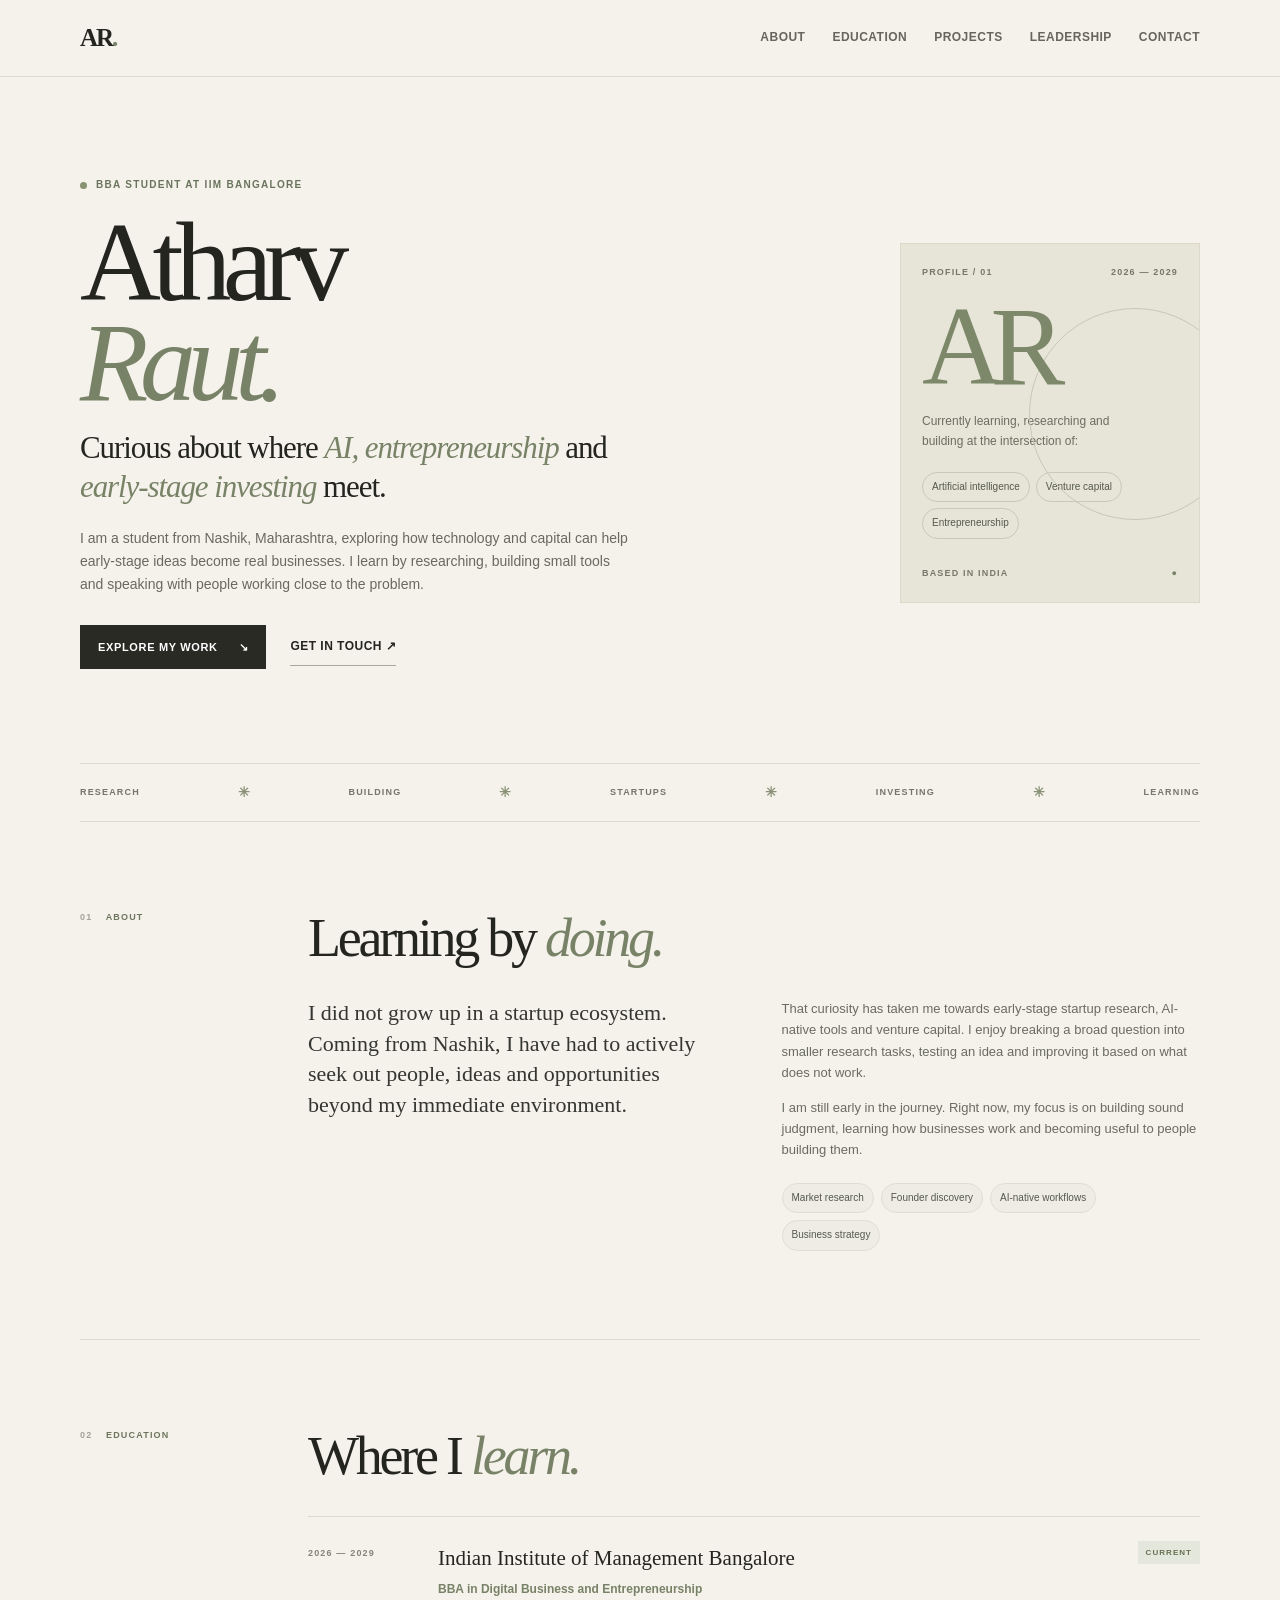
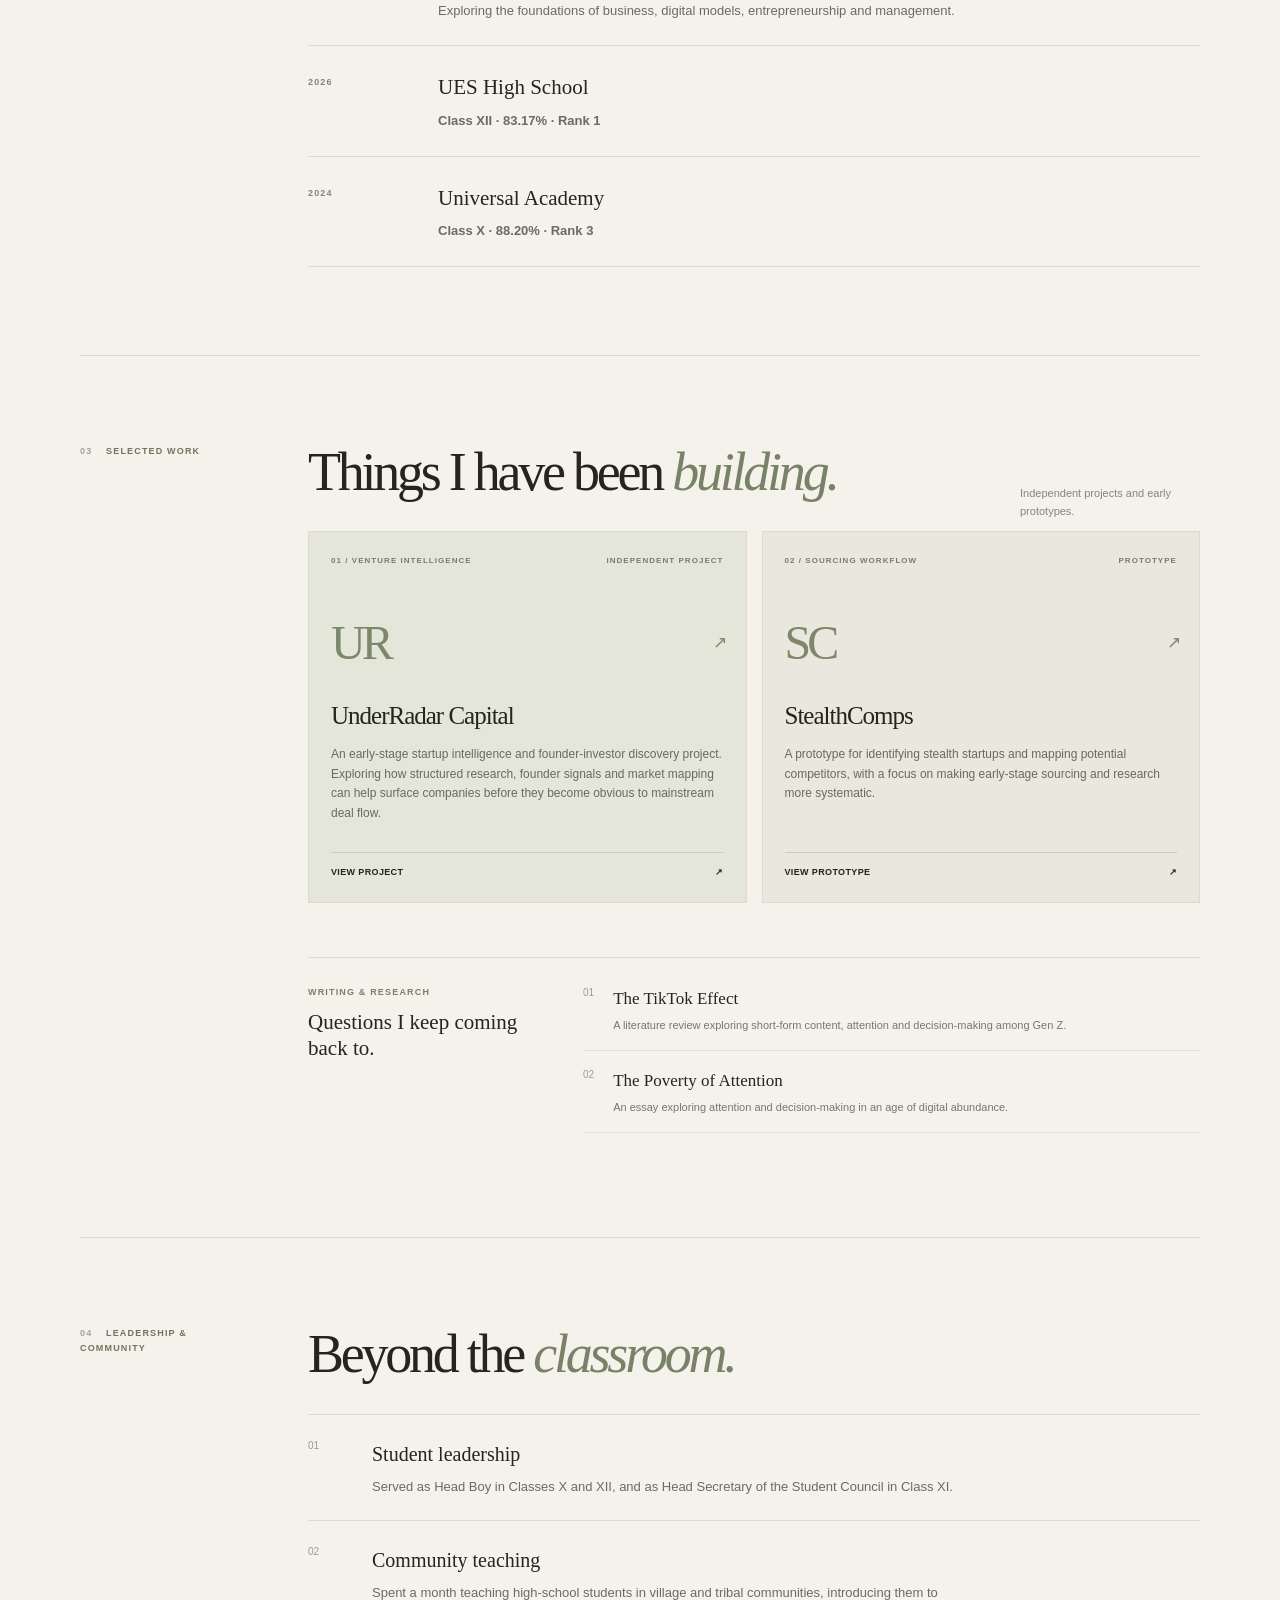
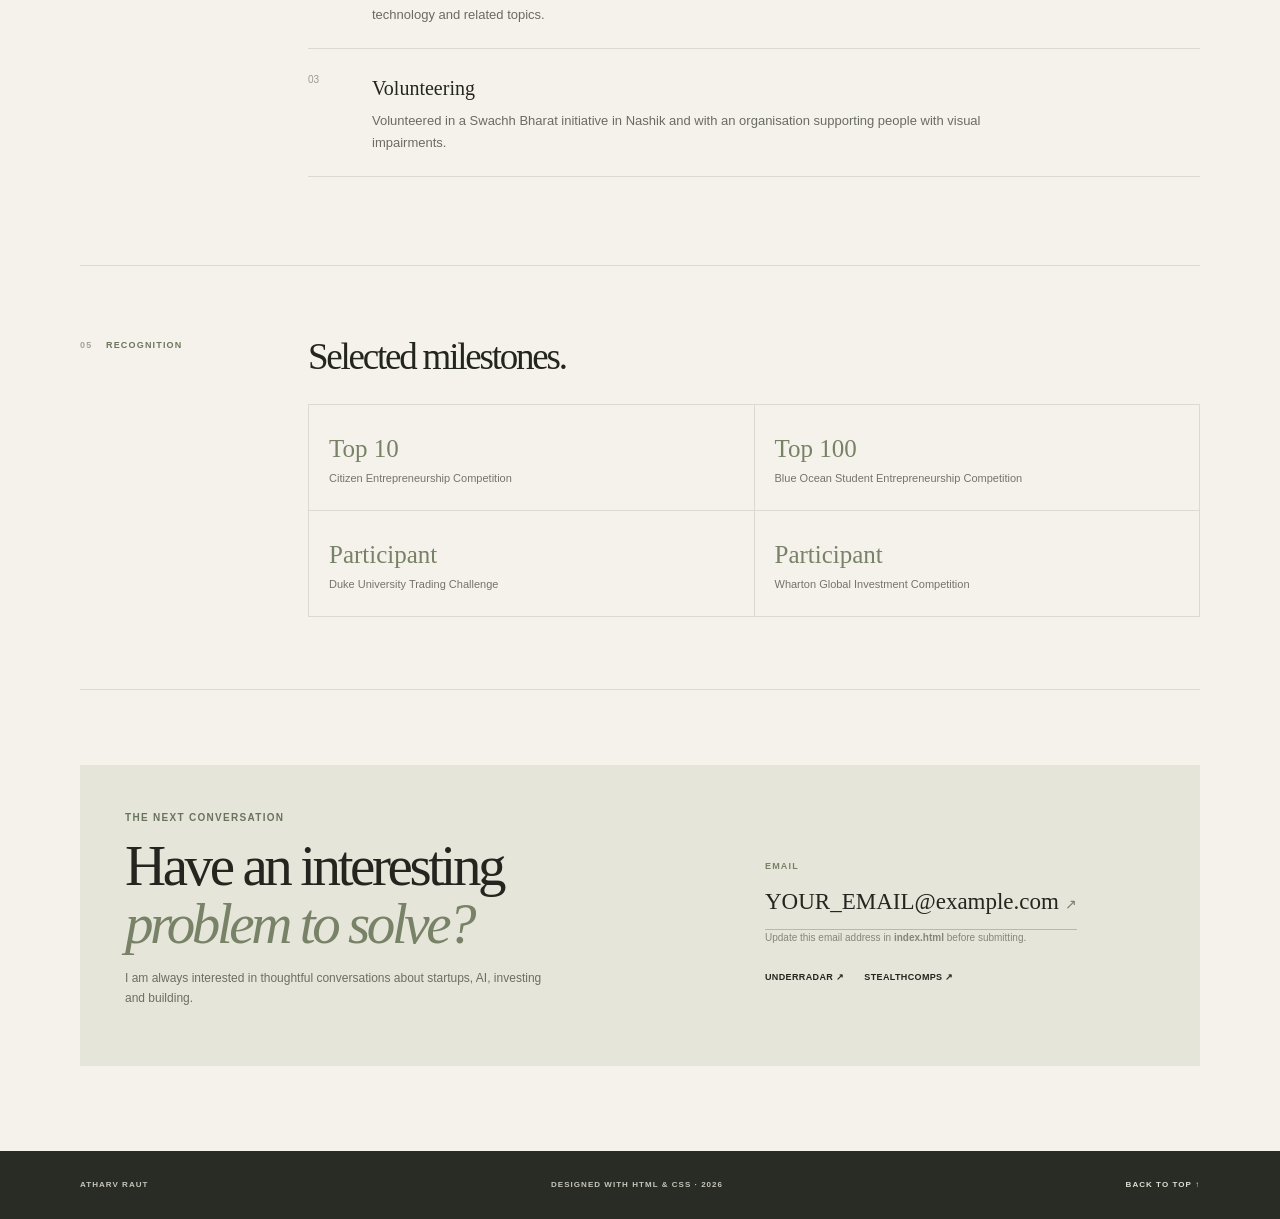
==== index.html @ 2d54d926 "Add files via upload" ====
<!DOCTYPE html>
<html lang="en">
<head>
  <meta charset="UTF-8">
  <meta name="viewport" content="width=device-width, initial-scale=1.0">
  <meta name="description" content="The personal resume and project portfolio of Atharv Raut, a BBA student at IIM Bangalore interested in AI, startups and venture capital.">
  <title>Atharv Raut | Resume & Portfolio</title>
  <link rel="stylesheet" href="style.css">
</head>
<body>
  <header class="site-header">
    <div class="container nav-wrap">
      <a class="wordmark" href="#top" aria-label="Atharv Raut home">AR<span>.</span></a>

      <nav class="main-nav" aria-label="Main navigation">
        <a href="#about">About</a>
        <a href="#education">Education</a>
        <a href="#work">Projects</a>
        <a href="#leadership">Leadership</a>
        <a href="#contact">Contact</a>
      </nav>
    </div>
  </header>

  <main id="top" class="container">
    <section class="hero" aria-labelledby="hero-title">
      <div class="hero-copy">
        <p class="eyebrow"><span class="status-dot"></span> BBA student at IIM Bangalore</p>
        <h1 id="hero-title">Atharv<br><span>Raut.</span></h1>
        <p class="hero-line">Curious about where <em>AI, entrepreneurship</em> and <em>early-stage investing</em> meet.</p>
        <p class="hero-intro">
          I am a student from Nashik, Maharashtra, exploring how technology and capital can help early-stage ideas become real businesses. I learn by researching, building small tools and speaking with people working close to the problem.
        </p>
        <div class="hero-actions">
          <a class="button button-dark" href="#work">Explore my work <span aria-hidden="true">↘</span></a>
          <a class="text-link" href="#contact">Get in touch <span aria-hidden="true">↗</span></a>
        </div>
      </div>

      <aside class="hero-card" aria-label="Profile snapshot">
        <div class="card-topline">
          <span>PROFILE / 01</span>
          <span>2026 — 2029</span>
        </div>
        <div class="monogram" aria-hidden="true">AR</div>
        <p class="card-caption">Currently learning, researching and building at the intersection of:</p>
        <div class="topic-list">
          <span>Artificial intelligence</span>
          <span>Venture capital</span>
          <span>Entrepreneurship</span>
        </div>
        <div class="card-bottom">
          <span>Based in India</span>
          <span class="tiny-mark">●</span>
        </div>
      </aside>
    </section>

    <div class="marquee" aria-label="Areas of interest">
      <span>RESEARCH</span><i>✳</i><span>BUILDING</span><i>✳</i><span>STARTUPS</span><i>✳</i><span>INVESTING</span><i>✳</i><span>LEARNING</span>
    </div>

    <section id="about" class="content-section about-section">
      <div class="section-label"><span>01</span> ABOUT</div>
      <div class="section-content">
        <h2>Learning by <em>doing.</em></h2>
        <div class="about-columns">
          <p class="large-copy">I did not grow up in a startup ecosystem. Coming from Nashik, I have had to actively seek out people, ideas and opportunities beyond my immediate environment.</p>
          <div>
            <p>That curiosity has taken me towards early-stage startup research, AI-native tools and venture capital. I enjoy breaking a broad question into smaller research tasks, testing an idea and improving it based on what does not work.</p>
            <p>I am still early in the journey. Right now, my focus is on building sound judgment, learning how businesses work and becoming useful to people building them.</p>
            <div class="interest-tags">
              <span>Market research</span>
              <span>Founder discovery</span>
              <span>AI-native workflows</span>
              <span>Business strategy</span>
            </div>
          </div>
        </div>
      </div>
    </section>

    <section id="education" class="content-section">
      <div class="section-label"><span>02</span> EDUCATION</div>
      <div class="section-content">
        <h2>Where I <em>learn.</em></h2>
        <div class="timeline">
          <article class="timeline-item current-item">
            <div class="timeline-date">2026 — 2029</div>
            <div class="timeline-main">
              <h3>Indian Institute of Management Bangalore</h3>
              <p class="item-subtitle">BBA in Digital Business and Entrepreneurship</p>
              <p>Exploring the foundations of business, digital models, entrepreneurship and management.</p>
            </div>
            <span class="current-pill">CURRENT</span>
          </article>
          <article class="timeline-item">
            <div class="timeline-date">2026</div>
            <div class="timeline-main">
              <h3>UES High School</h3>
              <p class="item-subtitle">Class XII · 83.17% · Rank 1</p>
            </div>
          </article>
          <article class="timeline-item">
            <div class="timeline-date">2024</div>
            <div class="timeline-main">
              <h3>Universal Academy</h3>
              <p class="item-subtitle">Class X · 88.20% · Rank 3</p>
            </div>
          </article>
        </div>
      </div>
    </section>

    <section id="work" class="content-section work-section">
      <div class="section-label"><span>03</span> SELECTED WORK</div>
      <div class="section-content">
        <div class="section-heading-row">
          <h2>Things I have been <em>building.</em></h2>
          <p class="section-note">Independent projects and early prototypes.</p>
        </div>

        <div class="project-grid">
          <article class="project-card project-featured">
            <div class="project-meta"><span>01 / VENTURE INTELLIGENCE</span><span>INDEPENDENT PROJECT</span></div>
            <div class="project-number">UR<span>↗</span></div>
            <h3>UnderRadar Capital</h3>
            <p>An early-stage startup intelligence and founder-investor discovery project. Exploring how structured research, founder signals and market mapping can help surface companies before they become obvious to mainstream deal flow.</p>
            <a class="project-link" href="https://underradar.lovable.app" target="_blank" rel="noopener noreferrer">View project <span aria-hidden="true">↗</span></a>
          </article>

          <article class="project-card">
            <div class="project-meta"><span>02 / SOURCING WORKFLOW</span><span>PROTOTYPE</span></div>
            <div class="project-number">SC<span>↗</span></div>
            <h3>StealthComps</h3>
            <p>A prototype for identifying stealth startups and mapping potential competitors, with a focus on making early-stage sourcing and research more systematic.</p>
            <a class="project-link" href="https://stealthcomps.lovable.app" target="_blank" rel="noopener noreferrer">View prototype <span aria-hidden="true">↗</span></a>
          </article>
        </div>

        <div class="research-strip">
          <div>
            <p class="mini-label">WRITING & RESEARCH</p>
            <h3>Questions I keep coming back to.</h3>
          </div>
          <div class="research-list">
            <article>
              <span>01</span>
              <div><h4>The TikTok Effect</h4><p>A literature review exploring short-form content, attention and decision-making among Gen Z.</p></div>
            </article>
            <article>
              <span>02</span>
              <div><h4>The Poverty of Attention</h4><p>An essay exploring attention and decision-making in an age of digital abundance.</p></div>
            </article>
          </div>
        </div>
      </div>
    </section>

    <section id="leadership" class="content-section">
      <div class="section-label"><span>04</span> LEADERSHIP & COMMUNITY</div>
      <div class="section-content">
        <h2>Beyond the <em>classroom.</em></h2>
        <div class="experience-list">
          <article class="experience-item">
            <div class="experience-mark">01</div>
            <div><h3>Student leadership</h3><p>Served as Head Boy in Classes X and XII, and as Head Secretary of the Student Council in Class XI.</p></div>
          </article>
          <article class="experience-item">
            <div class="experience-mark">02</div>
            <div><h3>Community teaching</h3><p>Spent a month teaching high-school students in village and tribal communities, introducing them to technology and related topics.</p></div>
          </article>
          <article class="experience-item">
            <div class="experience-mark">03</div>
            <div><h3>Volunteering</h3><p>Volunteered in a Swachh Bharat initiative in Nashik and with an organisation supporting people with visual impairments.</p></div>
          </article>
        </div>
      </div>
    </section>

    <section class="recognition-section">
      <div class="section-label"><span>05</span> RECOGNITION</div>
      <div class="recognition-content">
        <h2>Selected milestones.</h2>
        <div class="recognition-grid">
          <div><strong>Top 10</strong><span>Citizen Entrepreneurship Competition</span></div>
          <div><strong>Top 100</strong><span>Blue Ocean Student Entrepreneurship Competition</span></div>
          <div><strong>Participant</strong><span>Duke University Trading Challenge</span></div>
          <div><strong>Participant</strong><span>Wharton Global Investment Competition</span></div>
        </div>
      </div>
    </section>

    <section id="contact" class="contact-section">
      <div class="contact-copy">
        <p class="eyebrow">THE NEXT CONVERSATION</p>
        <h2>Have an interesting<br><em>problem to solve?</em></h2>
        <p>I am always interested in thoughtful conversations about startups, AI, investing and building.</p>
      </div>
      <div class="contact-details">
        <!-- Replace the sample email below with your own before publishing. -->
        <p class="mini-label">EMAIL</p>
        <a class="email-link" href="mailto:YOUR_EMAIL@example.com">YOUR_EMAIL@example.com <span aria-hidden="true">↗</span></a>
        <p class="contact-hint">Update this email address in <strong>index.html</strong> before submitting.</p>
        <div class="contact-project-links">
          <a href="https://underradar.lovable.app" target="_blank" rel="noopener noreferrer">UnderRadar ↗</a>
          <a href="https://stealthcomps.lovable.app" target="_blank" rel="noopener noreferrer">StealthComps ↗</a>
        </div>
      </div>
    </section>
  </main>

  <footer class="site-footer">
    <div class="container footer-inner">
      <span>ATHARV RAUT</span>
      <span>Designed with HTML & CSS · 2026</span>
      <a href="#top">BACK TO TOP ↑</a>
    </div>
  </footer>
</body>
</html>
---- style.css ----
/*
  ATHARV RAUT - RESUME WEBSITE
  Built with plain CSS. No framework or JavaScript is required.

  Colour palette:
  - Warm ivory: page background
  - Charcoal: primary text and buttons
  - Muted olive: accent colour
  - Soft sand: cards and dividers
*/

/* ELEMENT SELECTORS: set the basic page defaults. */
* {
  box-sizing: border-box;
}

html {
  scroll-behavior: smooth;
}

body {
  margin: 0;
  background: #f5f2eb;
  color: #24251f;
  font-family: Arial, Helvetica, sans-serif;
  font-size: 16px;
  line-height: 1.65;
}

a {
  color: inherit;
  text-decoration: none;
}

button,
a {
  -webkit-tap-highlight-color: transparent;
}

::selection {
  background: #d7ddc8;
  color: #24251f;
}

/* ID SELECTOR: provides a little extra breathing room when jumping to sections. */
#about,
#education,
#work,
#leadership,
#contact {
  scroll-margin-top: 100px;
}

/* CLASS SELECTORS: reusable layout and design styles. */
.container {
  width: min(1120px, calc(100% - 48px));
  margin: 0 auto;
}

.site-header {
  position: sticky;
  top: 0;
  z-index: 10;
  background: rgba(245, 242, 235, 0.94);
  border-bottom: 1px solid #dedbd2;
  backdrop-filter: blur(12px);
}

.nav-wrap {
  min-height: 76px;
  display: flex;
  align-items: center;
  justify-content: space-between;
  gap: 24px;
}

.wordmark {
  font-family: Georgia, 'Times New Roman', serif;
  font-size: 25px;
  font-weight: bold;
  letter-spacing: -2px;
}

.wordmark span {
  color: #788267;
}

.main-nav {
  display: flex;
  align-items: center;
  justify-content: flex-end;
  gap: 27px;
  flex-wrap: wrap;
}

.main-nav a,
.text-link,
.project-link,
.contact-project-links a {
  font-size: 12px;
  font-weight: bold;
  letter-spacing: 0.04em;
  text-transform: uppercase;
}

.main-nav a {
  color: #66665d;
  transition: color 0.2s ease;
}

.main-nav a:hover,
.text-link:hover,
.project-link:hover,
.contact-project-links a:hover {
  color: #788267;
}

.hero {
  display: flex;
  align-items: center;
  justify-content: space-between;
  gap: 72px;
  padding: 100px 0 94px;
}

.hero-copy {
  flex: 1 1 60%;
  max-width: 680px;
}

.eyebrow,
.mini-label,
.section-label,
.project-meta,
.card-topline,
.card-bottom,
.timeline-date,
.current-pill,
.footer-inner,
.marquee {
  font-size: 10px;
  font-weight: bold;
  letter-spacing: 0.13em;
  text-transform: uppercase;
}

.eyebrow {
  display: flex;
  align-items: center;
  gap: 9px;
  color: #69745d;
}

.status-dot {
  width: 7px;
  height: 7px;
  display: inline-block;
  background: #87936f;
  border-radius: 50%;
}

h1,
h2,
h3,
h4,
p {
  margin-top: 0;
}

h1,
h2,
.hero-line,
.project-number,
.contact-section h2 {
  font-family: Georgia, 'Times New Roman', serif;
  font-weight: normal;
}

h1 {
  margin: 18px 0 16px;
  font-size: clamp(64px, 9vw, 112px);
  line-height: 0.9;
  letter-spacing: -0.075em;
}

h1 span {
  color: #788267;
  font-style: italic;
}

.hero-line {
  max-width: 570px;
  margin-bottom: 20px;
  font-size: clamp(22px, 3vw, 31px);
  line-height: 1.25;
  letter-spacing: -0.035em;
}

.hero-line em,
h2 em,
.contact-section h2 em {
  color: #788267;
  font-weight: normal;
}

.hero-intro {
  max-width: 550px;
  color: #696960;
  font-size: 14px;
}

.hero-actions {
  display: flex;
  align-items: center;
  gap: 24px;
  margin-top: 29px;
}

.button {
  display: inline-flex;
  align-items: center;
  justify-content: center;
  gap: 21px;
  padding: 13px 18px;
  font-size: 11px;
  font-weight: bold;
  letter-spacing: 0.06em;
  text-transform: uppercase;
  transition: transform 0.2s ease, background 0.2s ease;
}

.button:hover {
  transform: translateY(-2px);
}

.button-dark {
  background: #282a23;
  color: #fff;
}

.button-dark:hover {
  background: #59634c;
}

.text-link {
  border-bottom: 1px solid #a8a89c;
  padding: 9px 0;
}

.hero-card {
  position: relative;
  flex: 0 0 300px;
  min-height: 360px;
  display: flex;
  flex-direction: column;
  justify-content: space-between;
  padding: 21px;
  overflow: hidden;
  background: #e7e4d8;
  border: 1px solid #dcd8ca;
}

.card-topline,
.card-bottom {
  display: flex;
  justify-content: space-between;
  color: #77786c;
  font-size: 9px;
}

.monogram {
  position: relative;
  z-index: 1;
  color: #7d886a;
  font-family: Georgia, 'Times New Roman', serif;
  font-size: 112px;
  line-height: 1;
  letter-spacing: -0.11em;
}

.hero-card::after {
  position: absolute;
  right: -42px;
  bottom: 82px;
  width: 210px;
  height: 210px;
  border: 1px solid #c6c8b7;
  border-radius: 50%;
  content: "";
}

.card-caption {
  max-width: 210px;
  margin-bottom: 10px;
  color: #6c6d62;
  font-size: 12px;
}

.topic-list {
  display: flex;
  flex-wrap: wrap;
  gap: 6px;
  margin-bottom: 17px;
}

.topic-list span,
.interest-tags span {
  padding: 6px 9px;
  border: 1px solid #c9c9bb;
  border-radius: 20px;
  color: #55594d;
  font-size: 10px;
}

.tiny-mark {
  color: #788267;
}

.marquee {
  display: flex;
  align-items: center;
  justify-content: space-between;
  gap: 14px;
  padding: 17px 0;
  border-top: 1px solid #dcd9d0;
  border-bottom: 1px solid #dcd9d0;
  color: #74756b;
  font-size: 9px;
}

.marquee i {
  color: #899276;
  font-size: 14px;
  font-style: normal;
}

.content-section,
.recognition-section {
  display: flex;
  gap: 58px;
  padding: 88px 0;
  border-bottom: 1px solid #dcd9d0;
}

.section-label {
  flex: 0 0 170px;
  color: #6e765f;
  font-size: 9px;
}

.section-label span {
  margin-right: 10px;
  color: #a3a397;
}

.section-content {
  flex: 1;
  min-width: 0;
}

h2 {
  margin-bottom: 31px;
  font-size: clamp(35px, 5vw, 54px);
  line-height: 1.05;
  letter-spacing: -0.06em;
}

.about-columns {
  display: flex;
  gap: 55px;
}

.about-columns > p,
.about-columns > div {
  flex: 1;
}

.large-copy {
  color: #34362f;
  font-family: Georgia, 'Times New Roman', serif;
  font-size: 22px;
  line-height: 1.4;
}

.about-columns > div p,
.timeline-main > p:last-child,
.experience-item p {
  color: #6a6b62;
  font-size: 13px;
}

.interest-tags {
  display: flex;
  flex-wrap: wrap;
  gap: 7px;
  margin-top: 22px;
}

.interest-tags span {
  background: #eeece4;
  border-color: #e0ddd3;
}

.timeline {
  border-top: 1px solid #dcd9d0;
}

.timeline-item {
  display: flex;
  align-items: flex-start;
  gap: 25px;
  padding: 24px 0;
  border-bottom: 1px solid #dcd9d0;
}

.timeline-date {
  flex: 0 0 105px;
  padding-top: 5px;
  color: #848579;
  font-size: 9px;
}

.timeline-main {
  flex: 1;
}

.timeline-main h3,
.experience-item h3 {
  margin-bottom: 5px;
  font-family: Georgia, 'Times New Roman', serif;
  font-size: 21px;
  font-weight: normal;
}

.timeline-main p {
  margin-bottom: 0;
}

.item-subtitle {
  color: #788267;
  font-size: 12px;
  font-weight: bold;
}

.current-pill {
  padding: 5px 8px;
  background: #e4e8dc;
  color: #657052;
  font-size: 8px;
}

.section-heading-row {
  display: flex;
  align-items: flex-end;
  justify-content: space-between;
  gap: 20px;
}

.section-note {
  max-width: 180px;
  color: #858579;
  font-size: 11px;
}

.project-grid {
  display: flex;
  gap: 15px;
}

.project-card {
  flex: 1;
  min-width: 0;
  display: flex;
  flex-direction: column;
  padding: 22px;
  background: #eae7de;
  border: 1px solid #dedace;
  transition: transform 0.2s ease, border-color 0.2s ease;
}

.project-card:hover {
  transform: translateY(-4px);
  border-color: #aab19a;
}

.project-featured {
  background: #e4e6da;
}

.project-meta {
  display: flex;
  justify-content: space-between;
  gap: 10px;
  color: #7a7b70;
  font-size: 8px;
}

.project-number {
  display: flex;
  align-items: center;
  justify-content: space-between;
  margin: 36px 0 12px;
  color: #7c8869;
  font-size: 48px;
  letter-spacing: -0.08em;
}

.project-number span {
  font-family: Arial, Helvetica, sans-serif;
  font-size: 17px;
}

.project-card h3 {
  margin-bottom: 9px;
  font-family: Georgia, 'Times New Roman', serif;
  font-size: 25px;
  font-weight: normal;
  letter-spacing: -0.04em;
}

.project-card p {
  flex: 1;
  color: #696a60;
  font-size: 12px;
}

.project-link {
  display: flex;
  justify-content: space-between;
  margin-top: 16px;
  padding-top: 12px;
  border-top: 1px solid #cecec0;
  font-size: 9px;
}

.research-strip {
  display: flex;
  gap: 55px;
  margin-top: 54px;
  padding: 27px 0 0;
  border-top: 1px solid #dcd9d0;
}

.research-strip > div:first-child {
  flex: 0 0 220px;
}

.mini-label {
  color: #788267;
  font-size: 9px;
}

.research-strip h3 {
  font-family: Georgia, 'Times New Roman', serif;
  font-size: 21px;
  font-weight: normal;
  line-height: 1.25;
}

.research-list {
  flex: 1;
}

.research-list article {
  display: flex;
  gap: 19px;
  padding-bottom: 16px;
  margin-bottom: 16px;
  border-bottom: 1px solid #e0ddd5;
}

.research-list article > span {
  color: #9b9c8e;
  font-size: 10px;
}

.research-list h4 {
  margin-bottom: 3px;
  font-family: Georgia, 'Times New Roman', serif;
  font-size: 17px;
  font-weight: normal;
}

.research-list p {
  margin-bottom: 0;
  color: #77776d;
  font-size: 11px;
}

.experience-list {
  border-top: 1px solid #dcd9d0;
}

.experience-item {
  display: flex;
  gap: 24px;
  padding: 23px 0;
  border-bottom: 1px solid #dcd9d0;
}

.experience-mark {
  flex: 0 0 40px;
  color: #9a9c8f;
  font-size: 10px;
}

.experience-item h3 {
  font-size: 20px;
}

.experience-item p {
  max-width: 620px;
  margin-bottom: 0;
}

.recognition-section {
  padding-top: 72px;
  padding-bottom: 72px;
}

.recognition-content {
  flex: 1;
}

.recognition-content h2 {
  margin-bottom: 27px;
  font-size: 37px;
}

.recognition-grid {
  display: flex;
  flex-wrap: wrap;
  gap: 1px;
  background: #dcd9d0;
  border: 1px solid #dcd9d0;
}

.recognition-grid div {
  flex: 1 1 40%;
  min-height: 105px;
  display: flex;
  flex-direction: column;
  justify-content: center;
  padding: 17px 20px;
  background: #f5f2eb;
}

.recognition-grid strong {
  color: #788267;
  font-family: Georgia, 'Times New Roman', serif;
  font-size: 25px;
  font-weight: normal;
}

.recognition-grid span {
  color: #74746b;
  font-size: 11px;
}

.contact-section {
  display: flex;
  justify-content: space-between;
  gap: 50px;
  margin: 75px 0 85px;
  padding: 45px;
  background: #e6e5da;
}

.contact-copy {
  flex: 1;
}

.contact-section h2 {
  margin-bottom: 15px;
  font-size: clamp(38px, 5vw, 57px);
  line-height: 1.03;
  letter-spacing: -0.06em;
}

.contact-copy > p:last-child {
  max-width: 420px;
  color: #6d6e63;
  font-size: 12px;
}

.contact-details {
  flex: 0 1 390px;
  align-self: center;
  padding-top: 14px;
}

.email-link {
  display: inline-block;
  padding-bottom: 8px;
  border-bottom: 1px solid #b8b9a9;
  font-family: Georgia, 'Times New Roman', serif;
  font-size: clamp(16px, 2.2vw, 23px);
}

.email-link span {
  color: #788267;
  font-family: Arial, Helvetica, sans-serif;
  font-size: 14px;
}

.contact-hint {
  color: #858579;
  font-size: 10px;
}

.contact-project-links {
  display: flex;
  gap: 20px;
  margin-top: 24px;
}

.contact-project-links a {
  font-size: 9px;
}

.site-footer {
  background: #292b25;
  color: #e9e7dd;
}

.footer-inner {
  min-height: 68px;
  display: flex;
  align-items: center;
  justify-content: space-between;
  gap: 18px;
  color: #c5c5b9;
  font-size: 8px;
}

.footer-inner a {
  color: #dce1d2;
}

/* RESPONSIVE DESIGN: stack columns on tablets and phones. */
@media (max-width: 760px) {
  .container {
    width: min(100% - 34px, 600px);
  }

  .nav-wrap {
    align-items: flex-start;
    flex-direction: column;
    gap: 10px;
    padding: 15px 0;
  }

  .main-nav {
    justify-content: flex-start;
    gap: 10px 18px;
  }

  .main-nav a {
    font-size: 10px;
  }

  .hero {
    align-items: stretch;
    flex-direction: column;
    gap: 35px;
    padding: 68px 0;
  }

  .hero-card {
    flex-basis: auto;
    min-height: 300px;
  }

  .monogram {
    font-size: 86px;
  }

  .content-section,
  .recognition-section {
    flex-direction: column;
    gap: 21px;
    padding: 62px 0;
  }

  .section-label {
    flex-basis: auto;
  }

  .about-columns,
  .project-grid,
  .research-strip,
  .contact-section {
    flex-direction: column;
  }

  .about-columns {
    gap: 15px;
  }

  .section-heading-row {
    align-items: flex-start;
    flex-direction: column;
    gap: 0;
  }

  .project-grid {
    gap: 12px;
  }

  .research-strip {
    gap: 15px;
  }

  .research-strip > div:first-child {
    flex-basis: auto;
  }

  .contact-section {
    gap: 30px;
    margin: 55px 0;
    padding: 28px 22px;
  }

  .contact-details {
    flex-basis: auto;
  }
}

@media (max-width: 460px) {
  .container {
    width: calc(100% - 28px);
  }

  .marquee {
    flex-wrap: wrap;
    justify-content: center;
    gap: 9px 13px;
  }

  .timeline-item {
    flex-wrap: wrap;
    gap: 6px 15px;
  }

  .timeline-date {
    flex: 0 0 75px;
  }

  .timeline-main {
    flex-basis: calc(100% - 95px);
  }

  .current-pill {
    margin-left: 90px;
  }

  .recognition-grid div {
    flex-basis: 100%;
  }

  .footer-inner {
    align-items: flex-start;
    flex-direction: column;
    justify-content: center;
    padding: 18px 0;
  }
}
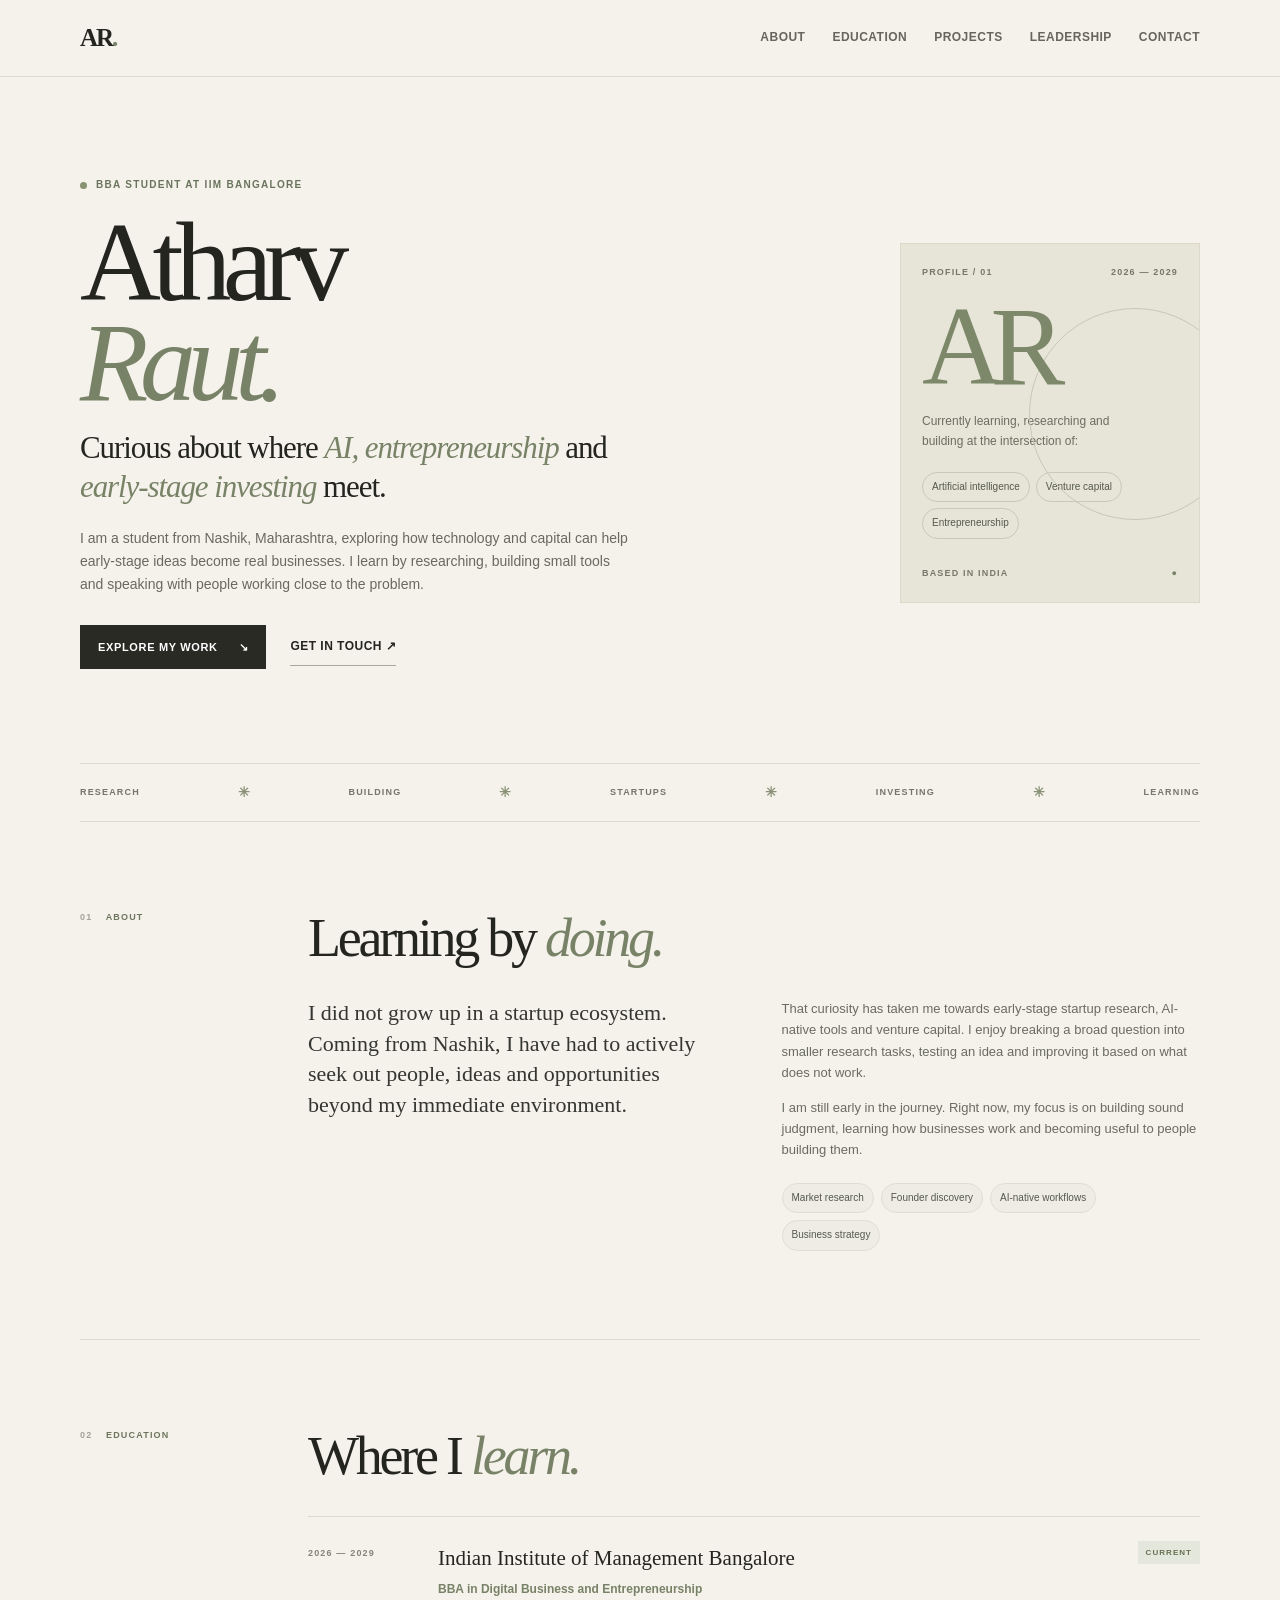
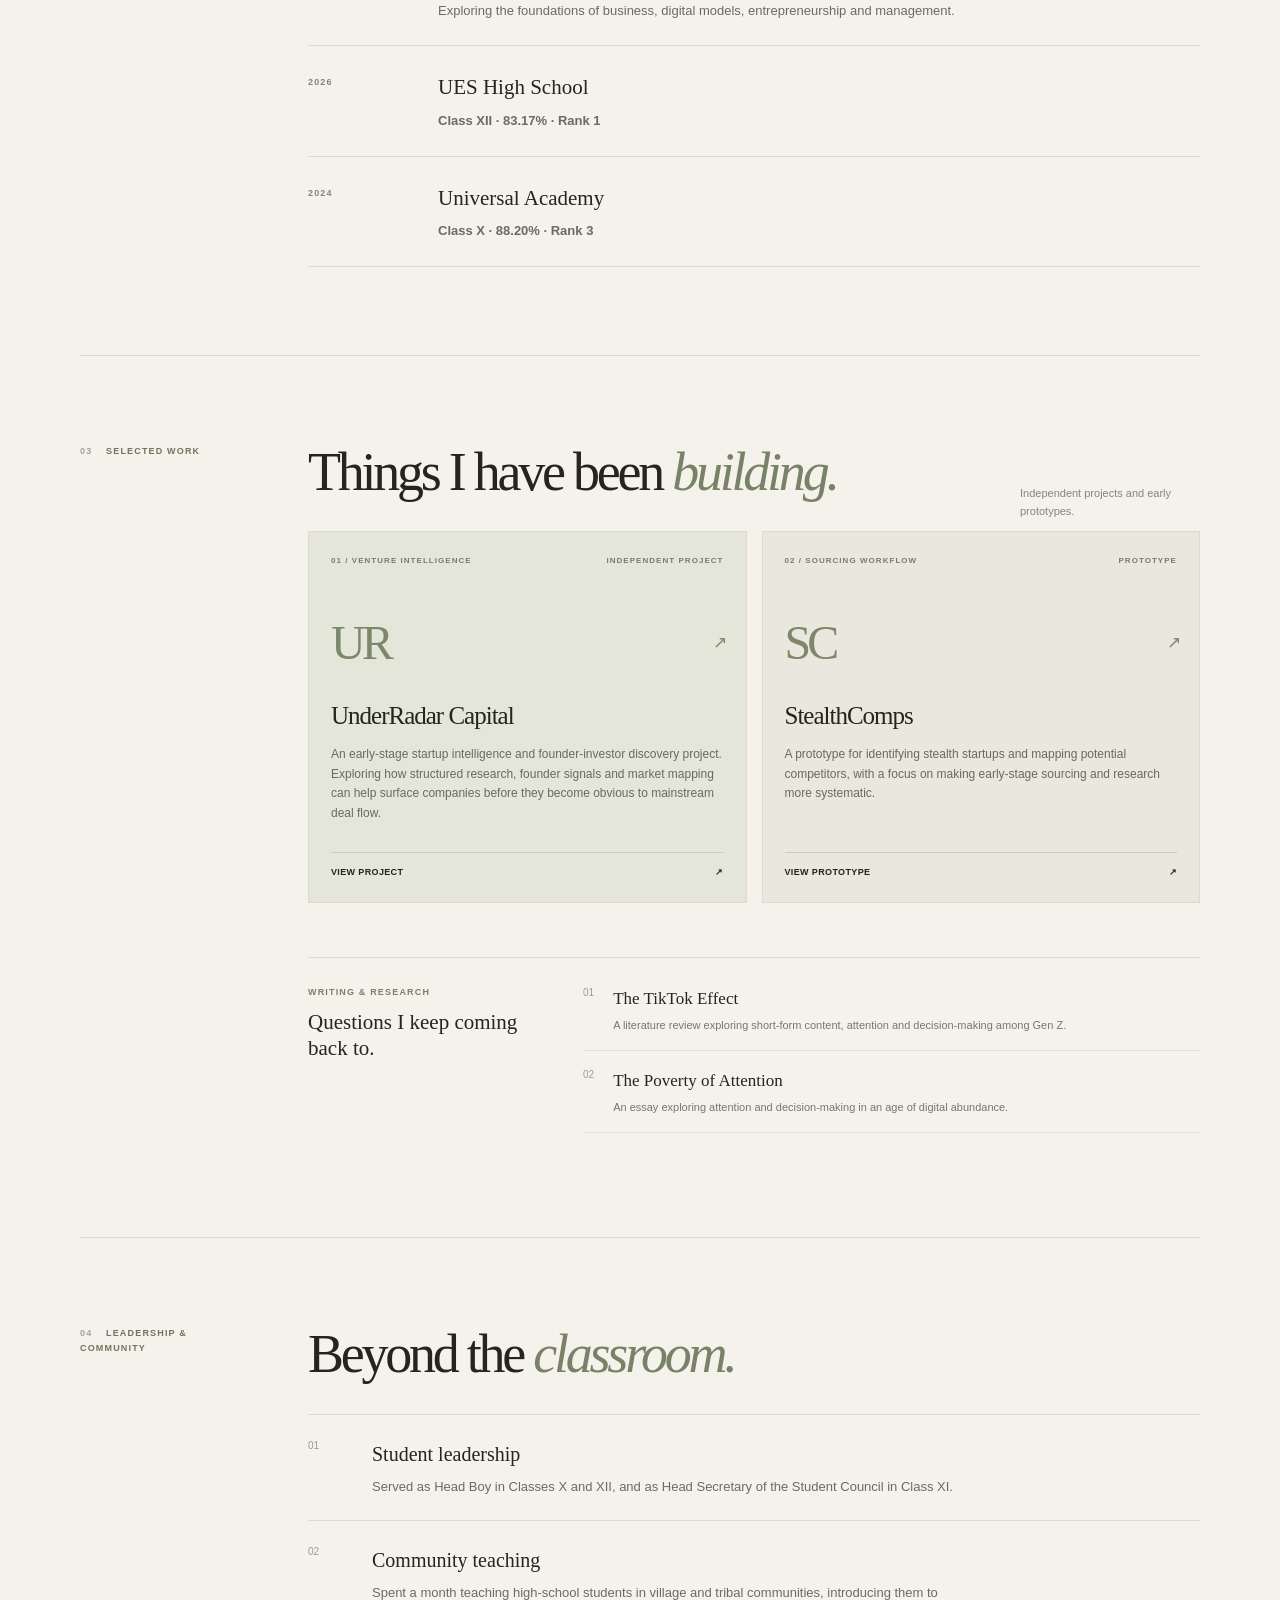
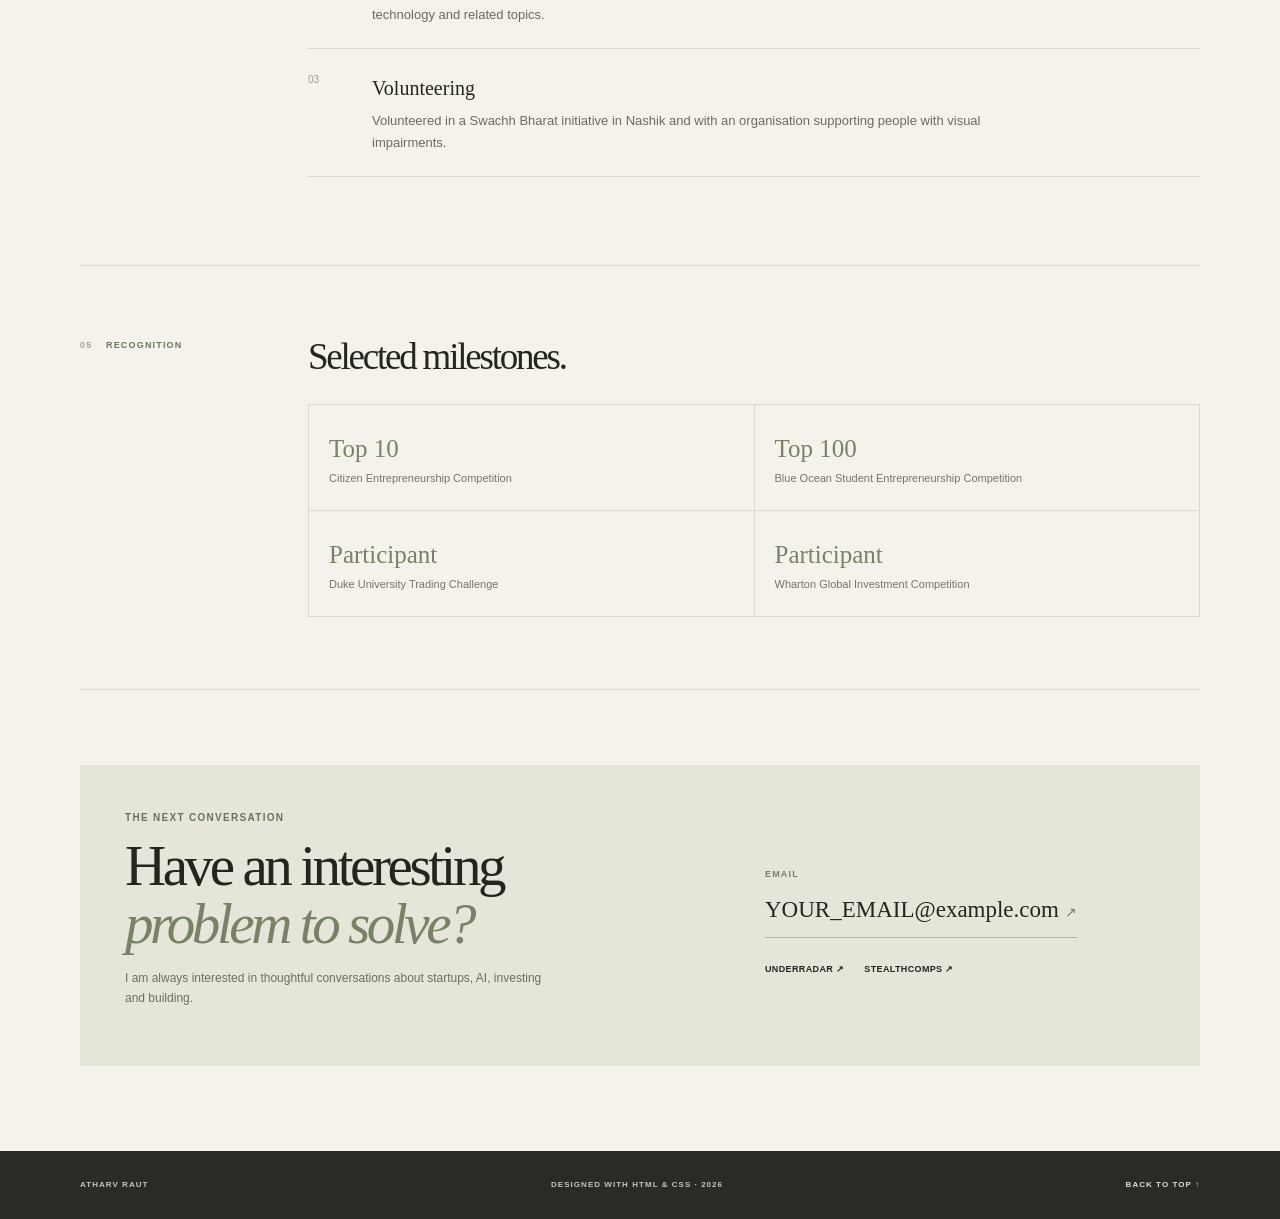
==== commit b8568a6f: "Update index.html" ====
--- a/index.html
+++ b/index.html
@@ -200,8 +200,7 @@
       <div class="contact-details">
         <!-- Replace the sample email below with your own before publishing. -->
         <p class="mini-label">EMAIL</p>
-        <a class="email-link" href="mailto:YOUR_EMAIL@example.com">YOUR_EMAIL@example.com <span aria-hidden="true">↗</span></a>
-        <p class="contact-hint">Update this email address in <strong>index.html</strong> before submitting.</p>
+        <a class="email-link" href="mailto:atharvraut509@gmail.com">YOUR_EMAIL@example.com <span aria-hidden="true">↗</span></a>
         <div class="contact-project-links">
           <a href="https://underradar.lovable.app" target="_blank" rel="noopener noreferrer">UnderRadar ↗</a>
           <a href="https://stealthcomps.lovable.app" target="_blank" rel="noopener noreferrer">StealthComps ↗</a>
